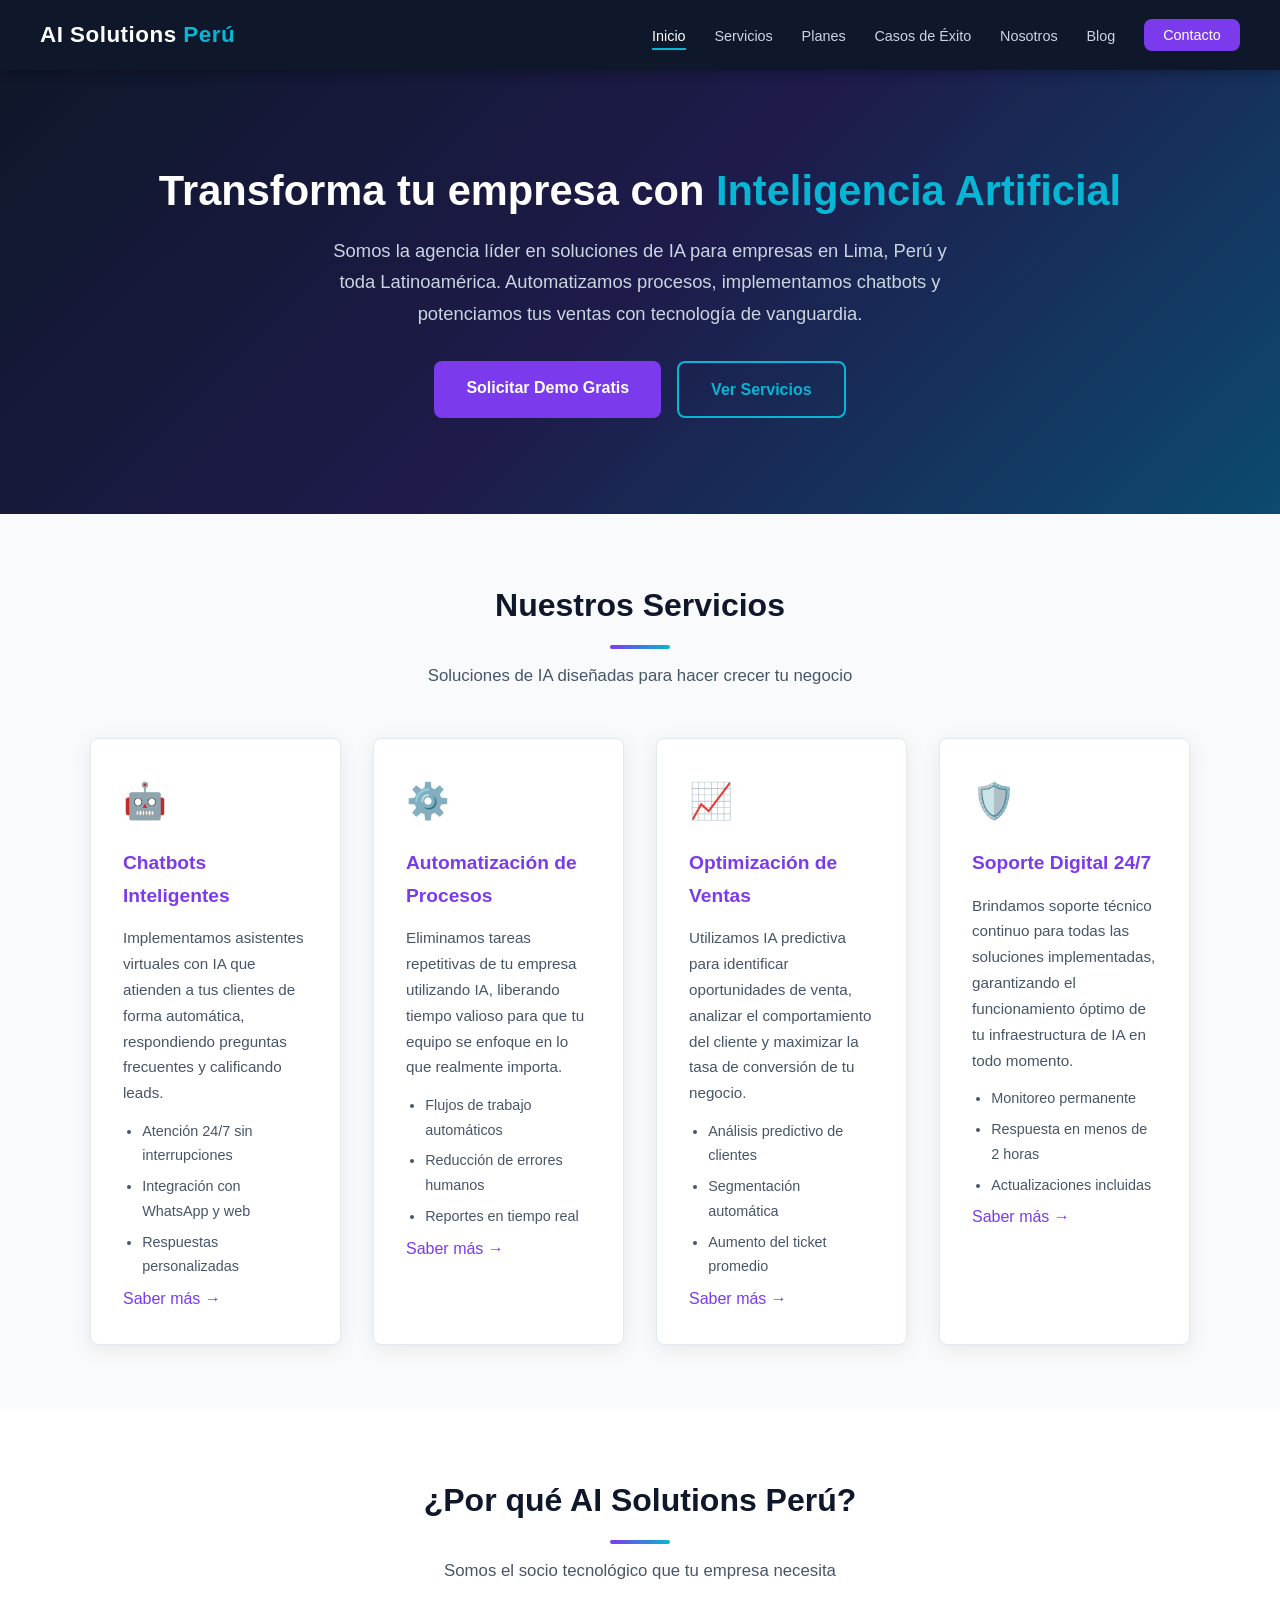
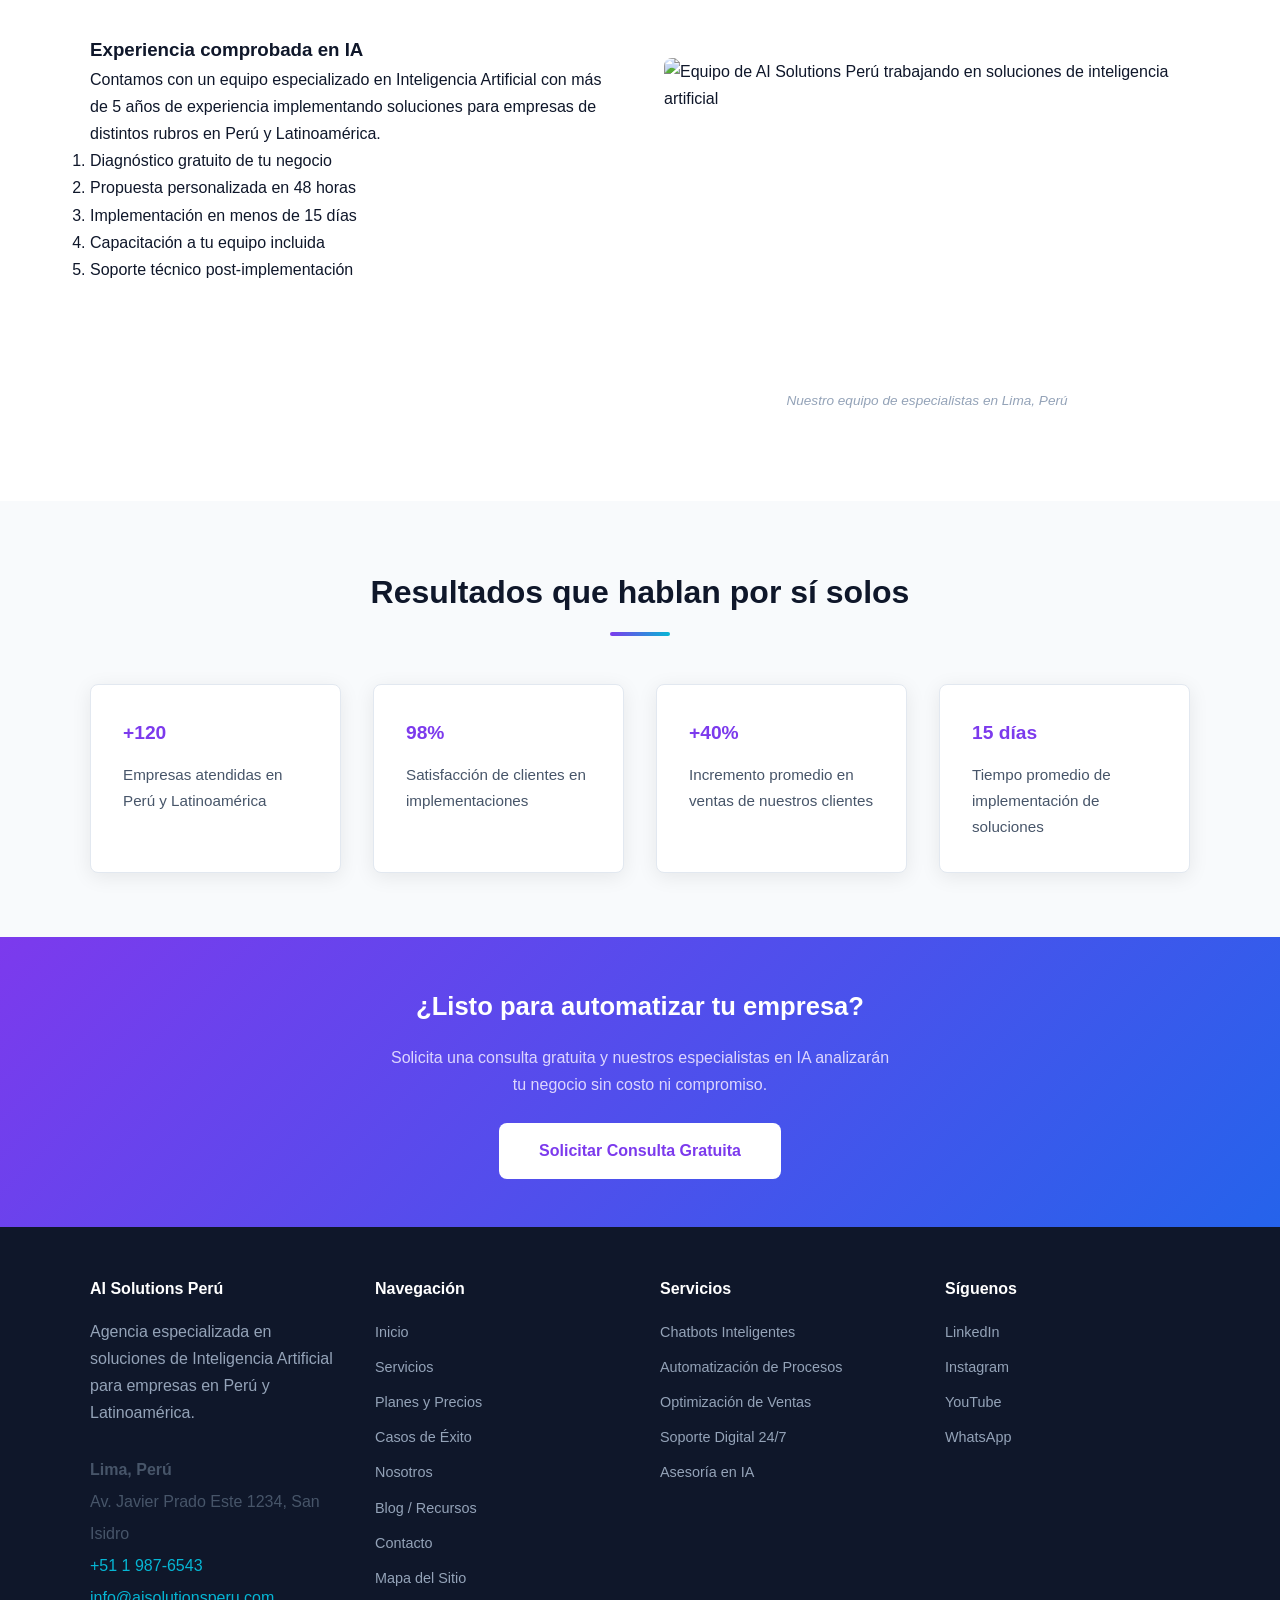
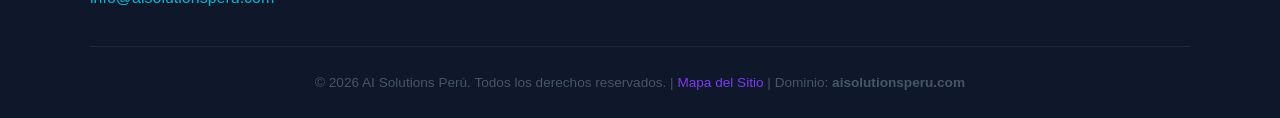
==== index.html @ 63f5bf4a "Add files via upload" ====
<!DOCTYPE html>
<html lang="es">

<head>
    <!-- Metadatos esenciales del documento -->
    <meta charset="UTF-8">
    <meta name="viewport" content="width=device-width, initial-scale=1.0">
    <meta name="description" content="AI Solutions Perú - Soluciones de Inteligencia Artificial para empresas en Lima, Perú y Latinoamérica. Chatbots, automatización y soporte 24/7.">
    <meta name="keywords" content="inteligencia artificial, automatización, chatbots, empresas, Lima, Perú, Latinoamérica">
    <meta name="author" content="AI Solutions Perú">
    <!-- Título de la página (aparece en la pestaña del navegador) -->
    <title>AI Solutions Perú | Soluciones de Inteligencia Artificial</title>
    <!-- Hoja de estilos externa (sin CSS interno) -->
    <link rel="stylesheet" href="css/styles.css">
</head>

<body>

    <!-- ==============================
         ENCABEZADO DEL SITIO (header)
         Contiene: logo + navegación principal
         ============================== -->
    <header>
        <div class="logo-header">
            <h1>AI Solutions <span>Perú</span></h1>
        </div>

        <!-- Navegación principal del sitio -->
        <nav aria-label="Navegación principal">
            <ul>
                <li><a href="index.html" class="activo">Inicio</a></li>
                <li><a href="servicios.html">Servicios</a></li>
                <li><a href="planes.html">Planes</a></li>
                <li><a href="casos.html">Casos de Éxito</a></li>
                <li><a href="nosotros.html">Nosotros</a></li>
                <li><a href="blog.html">Blog</a></li>
                <li><a href="contacto.html" class="btn-nav">Contacto</a></li>
            </ul>
        </nav>
    </header>

    <!-- ==============================
         CONTENIDO PRINCIPAL (main)
         ============================== -->
    <main>

        <!-- SECCIÓN HERO: Presentación principal -->
        <section class="hero" aria-label="Presentación principal">
            <div class="contenedor">
                <h2>Transforma tu empresa con <span>Inteligencia Artificial</span></h2>
                <p>
                    Somos la agencia líder en soluciones de IA para empresas en Lima, Perú
                    y toda Latinoamérica. Automatizamos procesos, implementamos chatbots
                    y potenciamos tus ventas con tecnología de vanguardia.
                </p>
                <div class="hero-botones">
                    <a href="contacto.html" class="btn-primario">Solicitar Demo Gratis</a>
                    <a href="servicios.html" class="btn-secundario">Ver Servicios</a>
                </div>
            </div>
        </section>

        <!-- SECCIÓN: Servicios principales -->
        <section class="seccion-gris" aria-label="Nuestros servicios">
            <div class="contenedor">
                <div class="titulo-seccion">
                    <h2>Nuestros Servicios</h2>
                    <div class="linea-color"></div>
                    <p>Soluciones de IA diseñadas para hacer crecer tu negocio</p>
                </div>

                <!-- Grid de artículos de servicios -->
                <div class="grid-articulos">

                    <article class="tarjeta" aria-label="Servicio: Chatbots Inteligentes">
                        <div class="icono-servicio" aria-hidden="true">🤖</div>
                        <h3>Chatbots Inteligentes</h3>
                        <p>
                            Implementamos asistentes virtuales con IA que atienden a tus
                            clientes de forma automática, respondiendo preguntas frecuentes
                            y calificando leads.
                        </p>
                        <ul>
                            <li>Atención 24/7 sin interrupciones</li>
                            <li>Integración con WhatsApp y web</li>
                            <li>Respuestas personalizadas</li>
                        </ul>
                        <a href="servicios.html#chatbots">Saber más →</a>
                    </article>

                    <article class="tarjeta" aria-label="Servicio: Automatización de Procesos">
                        <div class="icono-servicio" aria-hidden="true">⚙️</div>
                        <h3>Automatización de Procesos</h3>
                        <p>
                            Eliminamos tareas repetitivas de tu empresa utilizando IA,
                            liberando tiempo valioso para que tu equipo se enfoque en
                            lo que realmente importa.
                        </p>
                        <ul>
                            <li>Flujos de trabajo automáticos</li>
                            <li>Reducción de errores humanos</li>
                            <li>Reportes en tiempo real</li>
                        </ul>
                        <a href="servicios.html#automatizacion">Saber más →</a>
                    </article>

                    <article class="tarjeta" aria-label="Servicio: Optimización de Ventas">
                        <div class="icono-servicio" aria-hidden="true">📈</div>
                        <h3>Optimización de Ventas</h3>
                        <p>
                            Utilizamos IA predictiva para identificar oportunidades de
                            venta, analizar el comportamiento del cliente y maximizar
                            la tasa de conversión de tu negocio.
                        </p>
                        <ul>
                            <li>Análisis predictivo de clientes</li>
                            <li>Segmentación automática</li>
                            <li>Aumento del ticket promedio</li>
                        </ul>
                        <a href="servicios.html#ventas">Saber más →</a>
                    </article>

                    <article class="tarjeta" aria-label="Servicio: Soporte Digital 24/7">
                        <div class="icono-servicio" aria-hidden="true">🛡️</div>
                        <h3>Soporte Digital 24/7</h3>
                        <p>
                            Brindamos soporte técnico continuo para todas las soluciones
                            implementadas, garantizando el funcionamiento óptimo de tu
                            infraestructura de IA en todo momento.
                        </p>
                        <ul>
                            <li>Monitoreo permanente</li>
                            <li>Respuesta en menos de 2 horas</li>
                            <li>Actualizaciones incluidas</li>
                        </ul>
                        <a href="servicios.html#soporte">Saber más →</a>
                    </article>

                </div><!-- fin .grid-articulos -->
            </div>
        </section>

        <!-- SECCIÓN: ¿Por qué elegirnos? -->
        <section aria-label="Por qué elegirnos">
            <div class="contenedor">
                <div class="titulo-seccion">
                    <h2>¿Por qué AI Solutions Perú?</h2>
                    <div class="linea-color"></div>
                    <p>Somos el socio tecnológico que tu empresa necesita</p>
                </div>

                <div class="dos-columnas">
                    <div>
                        <h3>Experiencia comprobada en IA</h3>
                        <p>
                            Contamos con un equipo especializado en Inteligencia Artificial
                            con más de 5 años de experiencia implementando soluciones para
                            empresas de distintos rubros en Perú y Latinoamérica.
                        </p>

                        <!-- Lista ordenada de diferenciadores -->
                        <ol>
                            <li>Diagnóstico gratuito de tu negocio</li>
                            <li>Propuesta personalizada en 48 horas</li>
                            <li>Implementación en menos de 15 días</li>
                            <li>Capacitación a tu equipo incluida</li>
                            <li>Soporte técnico post-implementación</li>
                        </ol>
                    </div>

                    <div>
                        <!-- Figura con imagen representativa -->
                        <figure>
                            <img
                                src="https://placehold.co/520x320/7C3AED/FFFFFF?text=AI+Solutions+Peru"
                                alt="Equipo de AI Solutions Perú trabajando en soluciones de inteligencia artificial"
                                width="520"
                                height="320">
                            <figcaption>Nuestro equipo de especialistas en Lima, Perú</figcaption>
                        </figure>
                    </div>
                </div><!-- fin .dos-columnas -->

            </div>
        </section>

        <!-- SECCIÓN: Estadísticas -->
        <section class="seccion-gris" aria-label="Estadísticas de la empresa">
            <div class="contenedor">
                <div class="titulo-seccion">
                    <h2>Resultados que hablan por sí solos</h2>
                    <div class="linea-color"></div>
                </div>

                <div class="grid-articulos">
                    <article class="tarjeta">
                        <h3>+120</h3>
                        <p>Empresas atendidas en Perú y Latinoamérica</p>
                    </article>
                    <article class="tarjeta">
                        <h3>98%</h3>
                        <p>Satisfacción de clientes en implementaciones</p>
                    </article>
                    <article class="tarjeta">
                        <h3>+40%</h3>
                        <p>Incremento promedio en ventas de nuestros clientes</p>
                    </article>
                    <article class="tarjeta">
                        <h3>15 días</h3>
                        <p>Tiempo promedio de implementación de soluciones</p>
                    </article>
                </div>
            </div>
        </section>

        <!-- ASIDE: Llamada a la acción -->
        <aside aria-label="Llamada a la acción">
            <h3>¿Listo para automatizar tu empresa?</h3>
            <p>
                Solicita una consulta gratuita y nuestros especialistas en IA
                analizarán tu negocio sin costo ni compromiso.
            </p>
            <a href="contacto.html" class="btn-cta">Solicitar Consulta Gratuita</a>
        </aside>

    </main><!-- fin main -->

    <!-- ==============================
         PIE DE PÁGINA (footer)
         ============================== -->
    <footer>
        <div class="footer-grid">

            <!-- Columna 1: Información de la empresa -->
            <div>
                <h4>AI Solutions Perú</h4>
                <p>Agencia especializada en soluciones de Inteligencia Artificial para empresas en Perú y Latinoamérica.</p>
                <br>
                <address>
                    <strong>Lima, Perú</strong><br>
                    Av. Javier Prado Este 1234, San Isidro<br>
                    <a href="tel:+5119876543">+51 1 987-6543</a><br>
                    <a href="mailto:info@aisolutionsperu.com">info@aisolutionsperu.com</a>
                </address>
            </div>

            <!-- Columna 2: Navegación rápida -->
            <div>
                <h4>Navegación</h4>
                <ul>
                    <li><a href="index.html">Inicio</a></li>
                    <li><a href="servicios.html">Servicios</a></li>
                    <li><a href="planes.html">Planes y Precios</a></li>
                    <li><a href="casos.html">Casos de Éxito</a></li>
                    <li><a href="nosotros.html">Nosotros</a></li>
                    <li><a href="blog.html">Blog / Recursos</a></li>
                    <li><a href="contacto.html">Contacto</a></li>
                    <li><a href="sitemap.html">Mapa del Sitio</a></li>
                </ul>
            </div>

            <!-- Columna 3: Servicios -->
            <div>
                <h4>Servicios</h4>
                <ul>
                    <li><a href="servicios.html#chatbots">Chatbots Inteligentes</a></li>
                    <li><a href="servicios.html#automatizacion">Automatización de Procesos</a></li>
                    <li><a href="servicios.html#ventas">Optimización de Ventas</a></li>
                    <li><a href="servicios.html#soporte">Soporte Digital 24/7</a></li>
                    <li><a href="servicios.html#asesoria">Asesoría en IA</a></li>
                </ul>
            </div>

            <!-- Columna 4: Redes sociales y recursos -->
            <div>
                <h4>Síguenos</h4>
                <ul>
                    <!-- Enlace externo a red social -->
                    <li><a href="https://www.linkedin.com" target="_blank" rel="noopener noreferrer">LinkedIn</a></li>
                    <li><a href="https://www.instagram.com" target="_blank" rel="noopener noreferrer">Instagram</a></li>
                    <li><a href="https://www.youtube.com" target="_blank" rel="noopener noreferrer">YouTube</a></li>
                    <li><a href="https://wa.me/51987654321" target="_blank" rel="noopener noreferrer">WhatsApp</a></li>
                </ul>
            </div>

        </div><!-- fin .footer-grid -->

        <!-- Pie de página inferior -->
        <div class="footer-bottom">
            <p>&copy; <time datetime="2026">2026</time> AI Solutions Perú. Todos los derechos reservados.
                | <a href="sitemap.html">Mapa del Sitio</a>
                | Dominio: <strong>aisolutionsperu.com</strong>
            </p>
        </div>
    </footer>

</body>
</html>
---- css/styles.css ----
/* ============================================================
   AI Solutions Perú — Hoja de estilos externa
   Archivo: css/styles.css
   Descripción: Estilos globales para el sitio web de la empresa
   Paleta: Violeta (#7C3AED), Azul (#2563EB), Cian (#06B6D4)
   ============================================================ */

/* ---------- RESET Y VARIABLES ---------- */
* {
    margin: 0;
    padding: 0;
    box-sizing: border-box;
}

:root {
    --color-primario:   #7C3AED;
    --color-secundario: #2563EB;
    --color-acento:     #06B6D4;
    --color-oscuro:     #0F172A;
    --color-gris:       #475569;
    --color-gris-claro: #94A3B8;
    --color-borde:      #E2E8F0;
    --color-fondo:      #F8FAFC;
    --color-blanco:     #FFFFFF;
    --fuente-base:      'Segoe UI', Tahoma, Geneva, Verdana, sans-serif;
    --radio-borde:      8px;
    --sombra:           0 4px 20px rgba(0, 0, 0, 0.08);
}

/* ---------- BASE ---------- */
html {
    scroll-behavior: smooth;
}

body {
    font-family: var(--fuente-base);
    color: var(--color-oscuro);
    background-color: var(--color-blanco);
    line-height: 1.7;
    font-size: 16px;
}

img {
    max-width: 100%;
    height: auto;
    display: block;
}

a {
    color: var(--color-primario);
    text-decoration: none;
    transition: color 0.3s ease;
}

a:hover {
    color: var(--color-acento);
}

ul {
    list-style: none;
}

/* ---------- ENCABEZADO / HEADER ---------- */
header {
    background-color: var(--color-oscuro);
    color: var(--color-blanco);
    padding: 1rem 2.5rem;
    display: flex;
    justify-content: space-between;
    align-items: center;
    position: sticky;
    top: 0;
    z-index: 1000;
    box-shadow: 0 2px 12px rgba(0,0,0,0.3);
}

.logo-header h1 {
    font-size: 1.4rem;
    color: var(--color-blanco);
    letter-spacing: 0.5px;
}

.logo-header h1 span {
    color: var(--color-acento);
}

/* ---------- NAVEGACIÓN ---------- */
nav ul {
    display: flex;
    gap: 1.8rem;
    align-items: center;
}

nav ul li a {
    color: #CBD5E1;
    font-size: 0.9rem;
    font-weight: 500;
    padding: 0.3rem 0;
    border-bottom: 2px solid transparent;
    transition: all 0.3s ease;
}

nav ul li a:hover,
nav ul li a.activo {
    color: var(--color-blanco);
    border-bottom-color: var(--color-acento);
}

nav ul li a.btn-nav {
    background-color: var(--color-primario);
    color: var(--color-blanco);
    padding: 0.5rem 1.2rem;
    border-radius: var(--radio-borde);
    border-bottom: none;
}

nav ul li a.btn-nav:hover {
    background-color: var(--color-acento);
}

/* ---------- MAIN ---------- */
main {
    min-height: 70vh;
}

/* ---------- SECCIONES ---------- */
section {
    padding: 4rem 2.5rem;
}

.contenedor {
    max-width: 1100px;
    margin: 0 auto;
}

/* ---------- HERO ---------- */
.hero {
    background: linear-gradient(135deg, var(--color-oscuro) 0%, #1E1B4B 50%, #0C4A6E 100%);
    color: var(--color-blanco);
    text-align: center;
    padding: 6rem 2.5rem;
}

.hero h2 {
    font-size: 2.6rem;
    margin-bottom: 1.2rem;
    line-height: 1.2;
}

.hero h2 span {
    color: var(--color-acento);
}

.hero p {
    font-size: 1.15rem;
    color: #CBD5E1;
    margin-bottom: 2rem;
    max-width: 640px;
    margin-left: auto;
    margin-right: auto;
}

.hero-botones {
    display: flex;
    gap: 1rem;
    justify-content: center;
    flex-wrap: wrap;
}

/* ---------- BOTONES ---------- */
.btn-primario {
    display: inline-block;
    background-color: var(--color-primario);
    color: var(--color-blanco);
    padding: 0.8rem 2rem;
    border-radius: var(--radio-borde);
    font-weight: 600;
    transition: background-color 0.3s ease, transform 0.2s ease;
}

.btn-primario:hover {
    background-color: #6D28D9;
    color: var(--color-blanco);
    transform: translateY(-2px);
}

.btn-secundario {
    display: inline-block;
    border: 2px solid var(--color-acento);
    color: var(--color-acento);
    padding: 0.8rem 2rem;
    border-radius: var(--radio-borde);
    font-weight: 600;
    transition: all 0.3s ease;
}

.btn-secundario:hover {
    background-color: var(--color-acento);
    color: var(--color-oscuro);
}

/* ---------- TÍTULOS DE SECCIÓN ---------- */
.titulo-seccion {
    text-align: center;
    margin-bottom: 3rem;
}

.titulo-seccion h2 {
    font-size: 2rem;
    color: var(--color-oscuro);
    margin-bottom: 0.5rem;
}

.titulo-seccion p {
    color: var(--color-gris);
    font-size: 1.05rem;
    max-width: 600px;
    margin: 0 auto;
}

.linea-color {
    width: 60px;
    height: 4px;
    background: linear-gradient(90deg, var(--color-primario), var(--color-acento));
    margin: 0.8rem auto;
    border-radius: 2px;
}

/* ---------- GRID DE ARTÍCULOS ---------- */
.grid-articulos {
    display: grid;
    grid-template-columns: repeat(auto-fit, minmax(240px, 1fr));
    gap: 2rem;
}

/* ---------- ARTICLE / TARJETA ---------- */
article.tarjeta {
    background-color: var(--color-blanco);
    border: 1px solid var(--color-borde);
    border-radius: var(--radio-borde);
    padding: 2rem;
    box-shadow: var(--sombra);
    transition: transform 0.3s ease, box-shadow 0.3s ease;
}

article.tarjeta:hover {
    transform: translateY(-4px);
    box-shadow: 0 8px 30px rgba(124, 58, 237, 0.12);
}

article.tarjeta h3 {
    color: var(--color-primario);
    font-size: 1.2rem;
    margin-bottom: 0.8rem;
}

article.tarjeta p {
    color: var(--color-gris);
    font-size: 0.95rem;
}

article.tarjeta ul {
    list-style: disc;
    padding-left: 1.2rem;
    color: var(--color-gris);
    font-size: 0.9rem;
    margin-top: 0.8rem;
}

article.tarjeta ul li {
    margin-bottom: 0.4rem;
}

.icono-servicio {
    font-size: 2.2rem;
    margin-bottom: 1rem;
}

/* ---------- SECTION FONDO GRIS ---------- */
.seccion-gris {
    background-color: var(--color-fondo);
}

/* ---------- ASIDE ---------- */
aside {
    background: linear-gradient(135deg, var(--color-primario), var(--color-secundario));
    color: var(--color-blanco);
    padding: 3rem 2.5rem;
    text-align: center;
}

aside h3 {
    font-size: 1.6rem;
    margin-bottom: 1rem;
}

aside p {
    margin-bottom: 1.5rem;
    color: #DDD6FE;
    max-width: 500px;
    margin-left: auto;
    margin-right: auto;
}

aside .btn-cta {
    display: inline-block;
    background-color: var(--color-blanco);
    color: var(--color-primario);
    padding: 0.9rem 2.5rem;
    border-radius: var(--radio-borde);
    font-weight: 700;
    font-size: 1rem;
    transition: transform 0.3s ease;
}

aside .btn-cta:hover {
    transform: scale(1.05);
    color: var(--color-primario);
}

/* ---------- TABLA DE PLANES ---------- */
.tabla-contenedor {
    overflow-x: auto;
}

table {
    width: 100%;
    border-collapse: collapse;
    margin-top: 1rem;
    font-size: 0.95rem;
}

table caption {
    font-size: 1rem;
    font-weight: 600;
    color: var(--color-gris);
    margin-bottom: 1rem;
    text-align: left;
}

thead {
    background: linear-gradient(135deg, var(--color-primario), var(--color-secundario));
    color: var(--color-blanco);
}

thead th {
    padding: 1rem 1.5rem;
    text-align: center;
    font-size: 1rem;
}

thead th:first-child {
    text-align: left;
}

tbody tr {
    border-bottom: 1px solid var(--color-borde);
    transition: background-color 0.2s;
}

tbody tr:hover {
    background-color: #EDE9FE;
}

tbody td {
    padding: 0.9rem 1.5rem;
    color: var(--color-gris);
    text-align: center;
}

tbody td:first-child {
    text-align: left;
    color: var(--color-oscuro);
    font-weight: 500;
}

tfoot {
    background-color: var(--color-fondo);
}

tfoot td {
    padding: 0.8rem 1.5rem;
    font-size: 0.85rem;
    color: var(--color-gris-claro);
}

.check { color: #10B981; font-weight: bold; }
.cruz  { color: #EF4444; font-weight: bold; }
.plan-destacado { background-color: #EDE9FE; }

/* ---------- FORMULARIO ---------- */
form {
    background-color: var(--color-blanco);
    border: 1px solid var(--color-borde);
    border-radius: var(--radio-borde);
    padding: 2.5rem;
    box-shadow: var(--sombra);
}

fieldset {
    border: 1px solid var(--color-borde);
    border-radius: var(--radio-borde);
    padding: 1.5rem;
    margin-bottom: 1.5rem;
}

legend {
    color: var(--color-primario);
    font-weight: 600;
    padding: 0 0.5rem;
    font-size: 1rem;
}

.grupo-campo {
    margin-bottom: 1.2rem;
}

label {
    display: block;
    font-size: 0.9rem;
    font-weight: 600;
    color: var(--color-oscuro);
    margin-bottom: 0.4rem;
}

input[type="text"],
input[type="email"],
input[type="tel"],
input[type="number"],
select,
textarea {
    width: 100%;
    padding: 0.75rem 1rem;
    border: 1px solid var(--color-borde);
    border-radius: 6px;
    font-size: 0.95rem;
    font-family: var(--fuente-base);
    color: var(--color-oscuro);
    background-color: var(--color-fondo);
    transition: border-color 0.3s ease, box-shadow 0.3s ease;
}

input:focus,
select:focus,
textarea:focus {
    outline: none;
    border-color: var(--color-primario);
    box-shadow: 0 0 0 3px rgba(124, 58, 237, 0.15);
}

textarea {
    resize: vertical;
    min-height: 130px;
}

button[type="submit"] {
    background-color: var(--color-primario);
    color: var(--color-blanco);
    border: none;
    padding: 0.9rem 2.5rem;
    border-radius: var(--radio-borde);
    font-size: 1rem;
    font-weight: 600;
    cursor: pointer;
    transition: background-color 0.3s ease, transform 0.2s ease;
    width: 100%;
}

button[type="submit"]:hover {
    background-color: #6D28D9;
    transform: translateY(-2px);
}

/* ---------- BLOCKQUOTE / TESTIMONIO ---------- */
blockquote {
    border-left: 4px solid var(--color-primario);
    padding: 1.2rem 1.5rem;
    background-color: var(--color-fondo);
    border-radius: 0 var(--radio-borde) var(--radio-borde) 0;
    margin: 1.5rem 0;
    font-style: italic;
    color: var(--color-gris);
}

blockquote cite {
    display: block;
    margin-top: 0.8rem;
    font-style: normal;
    font-weight: 600;
    color: var(--color-primario);
    font-size: 0.9rem;
}

/* ---------- FIGURE ---------- */
figure {
    margin: 1.5rem 0;
}

figure img {
    border-radius: var(--radio-borde);
    width: 100%;
}

figcaption {
    text-align: center;
    font-size: 0.85rem;
    color: var(--color-gris-claro);
    margin-top: 0.5rem;
    font-style: italic;
}

/* ---------- ADDRESS ---------- */
address {
    font-style: normal;
    color: var(--color-gris);
    line-height: 2;
}

address a {
    color: var(--color-acento);
}

/* ---------- LISTA DE DEFINICIÓN ---------- */
dl {
    margin: 1rem 0;
}

dt {
    font-weight: 700;
    color: var(--color-primario);
    margin-top: 1rem;
}

dd {
    padding-left: 1.5rem;
    color: var(--color-gris);
}

/* ---------- MAPA DE SITIO ---------- */
.mapa-sitio ul {
    list-style: disc;
    padding-left: 1.5rem;
    color: var(--color-gris);
    line-height: 2.2;
}

.mapa-sitio > ul > li {
    font-weight: 700;
    color: var(--color-primario);
    font-size: 1.05rem;
}

.mapa-sitio > ul > li > ul {
    font-weight: 400;
    color: var(--color-gris);
    font-size: 0.95rem;
}

/* ---------- FOOTER ---------- */
footer {
    background-color: var(--color-oscuro);
    color: #94A3B8;
    padding: 3rem 2.5rem 1.5rem;
}

.footer-grid {
    display: grid;
    grid-template-columns: repeat(auto-fit, minmax(200px, 1fr));
    gap: 2.5rem;
    max-width: 1100px;
    margin: 0 auto;
    padding-bottom: 2rem;
    border-bottom: 1px solid #1E293B;
}

footer h4 {
    color: var(--color-blanco);
    margin-bottom: 1rem;
    font-size: 1rem;
}

footer ul {
    list-style: none;
}

footer ul li {
    margin-bottom: 0.5rem;
}

footer ul li a {
    color: #94A3B8;
    font-size: 0.9rem;
    transition: color 0.3s;
}

footer ul li a:hover {
    color: var(--color-acento);
}

.footer-bottom {
    text-align: center;
    padding-top: 1.5rem;
    font-size: 0.85rem;
    color: #475569;
    max-width: 1100px;
    margin: 0 auto;
}

/* ---------- PÁGINA INTERNA HEADER ---------- */
.banner-pagina {
    background: linear-gradient(135deg, var(--color-oscuro), #1E1B4B);
    color: var(--color-blanco);
    padding: 3.5rem 2.5rem;
    text-align: center;
}

.banner-pagina h2 {
    font-size: 2rem;
    margin-bottom: 0.5rem;
}

.banner-pagina p {
    color: #CBD5E1;
}

/* ---------- COLUMNAS ---------- */
.dos-columnas {
    display: grid;
    grid-template-columns: 1fr 1fr;
    gap: 3rem;
    align-items: start;
}

@media (max-width: 768px) {
    .dos-columnas { grid-template-columns: 1fr; }
    header { flex-direction: column; gap: 1rem; }
    nav ul { flex-wrap: wrap; gap: 0.8rem; justify-content: center; }
    .hero h2 { font-size: 1.8rem; }
}

/* ---------- CLASES UTILITARIAS ---------- */
.mt-1   { margin-top: 1rem; }
.mb-2   { margin-bottom: 2rem; }
.mb-25  { margin-bottom: 2.5rem; }
.texto-gris   { color: var(--color-gris); }
.texto-oscuro { color: var(--color-oscuro); }
.texto-centro { text-align: center; }

.btn-inline {
    display: inline-block;
    margin-top: 1rem;
}

/* Listas internas con viñetas */
.lista-viñeta {
    list-style: disc;
    padding-left: 1.5rem;
    color: var(--color-gris);
    margin-top: 0.5rem;
}

.lista-viñeta li { margin-bottom: 0.3rem; }

.lista-numerada {
    padding-left: 1.5rem;
    color: var(--color-gris);
    margin-top: 0.5rem;
}

.lista-numerada li { margin-bottom: 0.3rem; }

/* Lista de valores (dos columnas) */
.lista-valores {
    list-style: disc;
    padding-left: 2rem;
    color: var(--color-gris);
    columns: 2;
    gap: 2rem;
}

/* Sidebar blog */
.tarjeta-sidebar { margin-bottom: 2rem; }
.tarjeta-sidebar p { color: var(--color-gris); font-size: 0.9rem; margin-bottom: 1rem; }
.tarjeta-sidebar ul { list-style: disc; padding-left: 1.2rem; color: var(--color-gris); line-height: 2.2; }
.tarjeta-sidebar ol { padding-left: 1.2rem; color: var(--color-gris); line-height: 2; }

/* Botón suscripción */
.btn-suscribir {
    width: 100%;
    padding: 0.7rem;
    background-color: var(--color-primario);
    color: var(--color-blanco);
    border: none;
    border-radius: var(--radio-borde);
    cursor: pointer;
    font-weight: 600;
    font-size: 0.95rem;
    transition: background-color 0.3s;
}
.btn-suscribir:hover { background-color: #6D28D9; }

/* Figura centrada */
.figura-centrada {
    max-width: 700px;
    margin: 0 auto;
}
.figura-media {
    max-width: 600px;
    margin: 0 auto;
}

/* Párrafo de descripción debajo de h2 */
.parrafo-descripcion {
    color: var(--color-gris);
    margin-bottom: 1.5rem;
}

/* Tabla inline */
.tabla-horarios { margin-top: 0.5rem; }

/* iframe mapa */
.iframe-mapa {
    border: 0;
    border-radius: var(--radio-borde);
}

/* CTA centrado */
.cta-centrado {
    text-align: center;
    margin-top: 2.5rem;
}

/* Subtítulo de card */
.subtitulo-tarjeta {
    color: var(--color-gris);
    font-size: 0.95rem;
    margin-bottom: 0.5rem;
}

/* Sección valores */
.titulo-valores {
    text-align: center;
    margin-bottom: 1.5rem;
    color: var(--color-oscuro);
}

/* Bloque de valores */
.bloque-valores { margin-top: 2.5rem; }
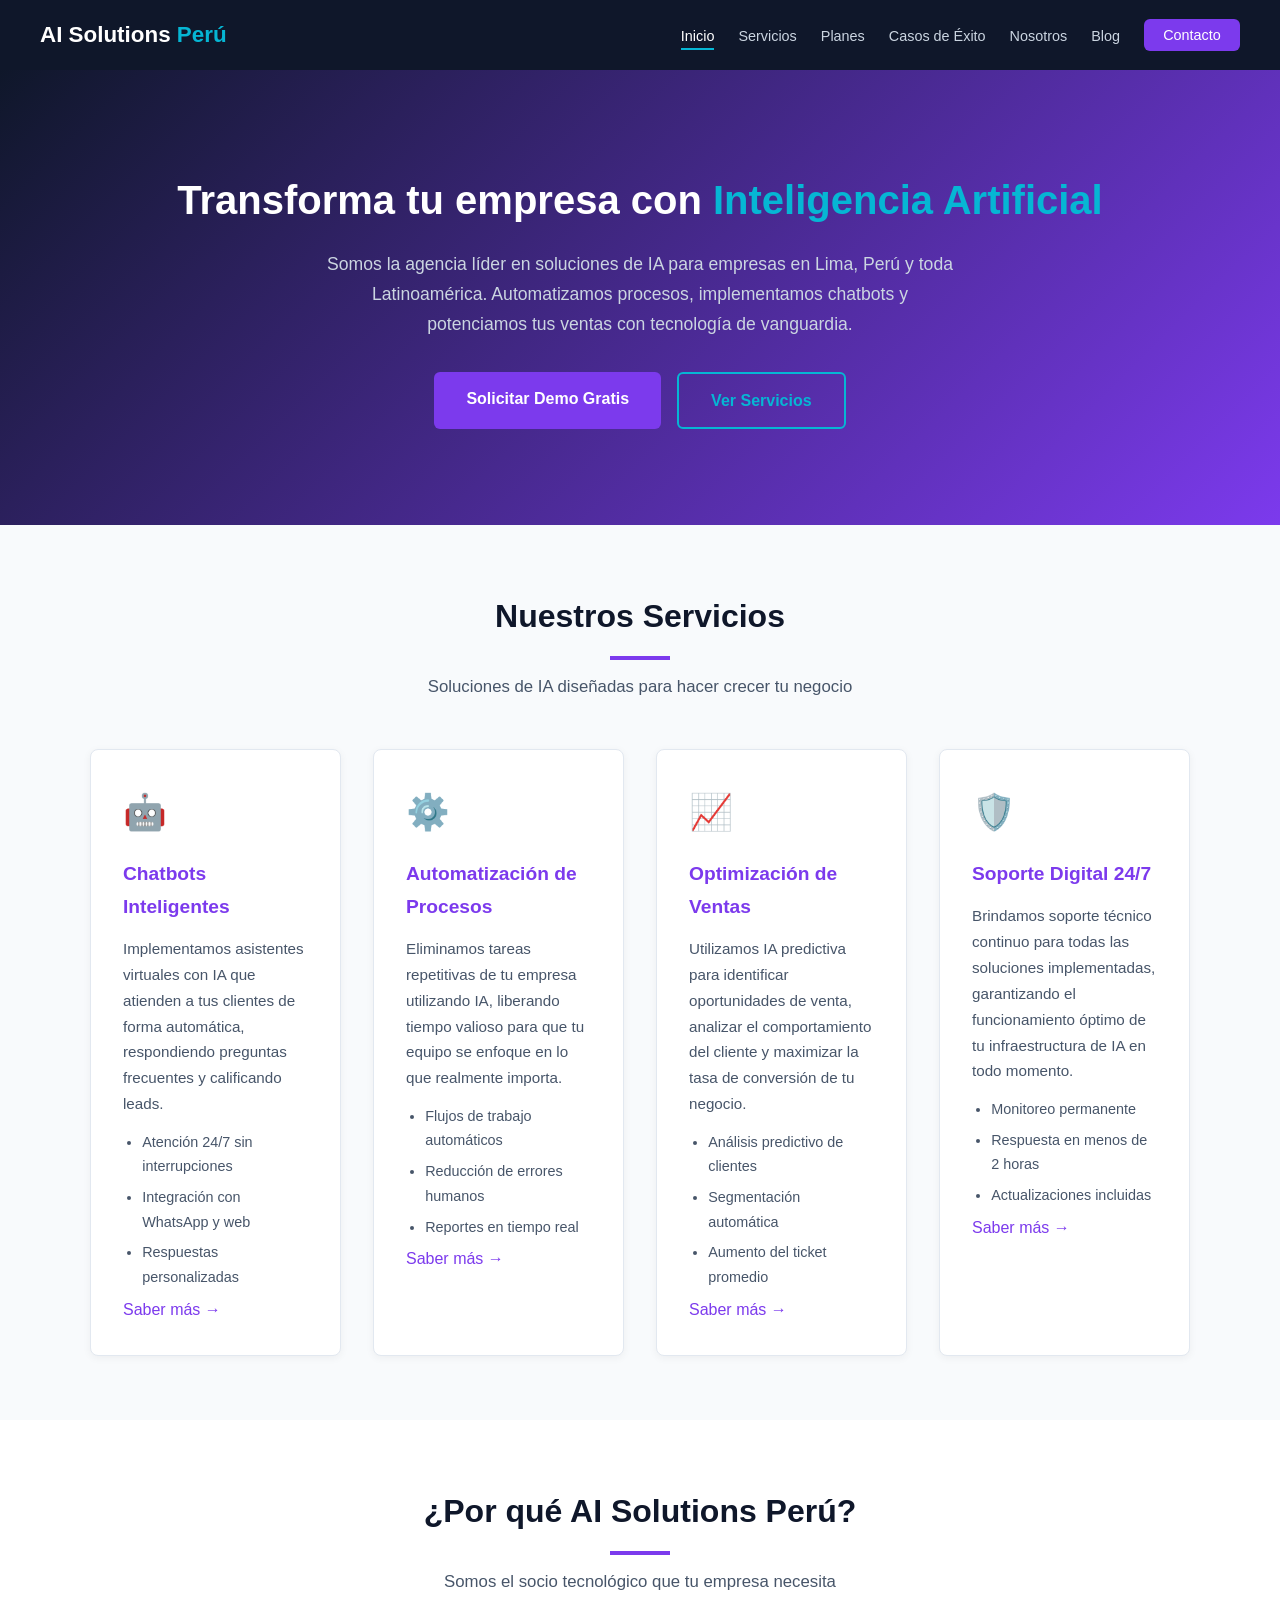
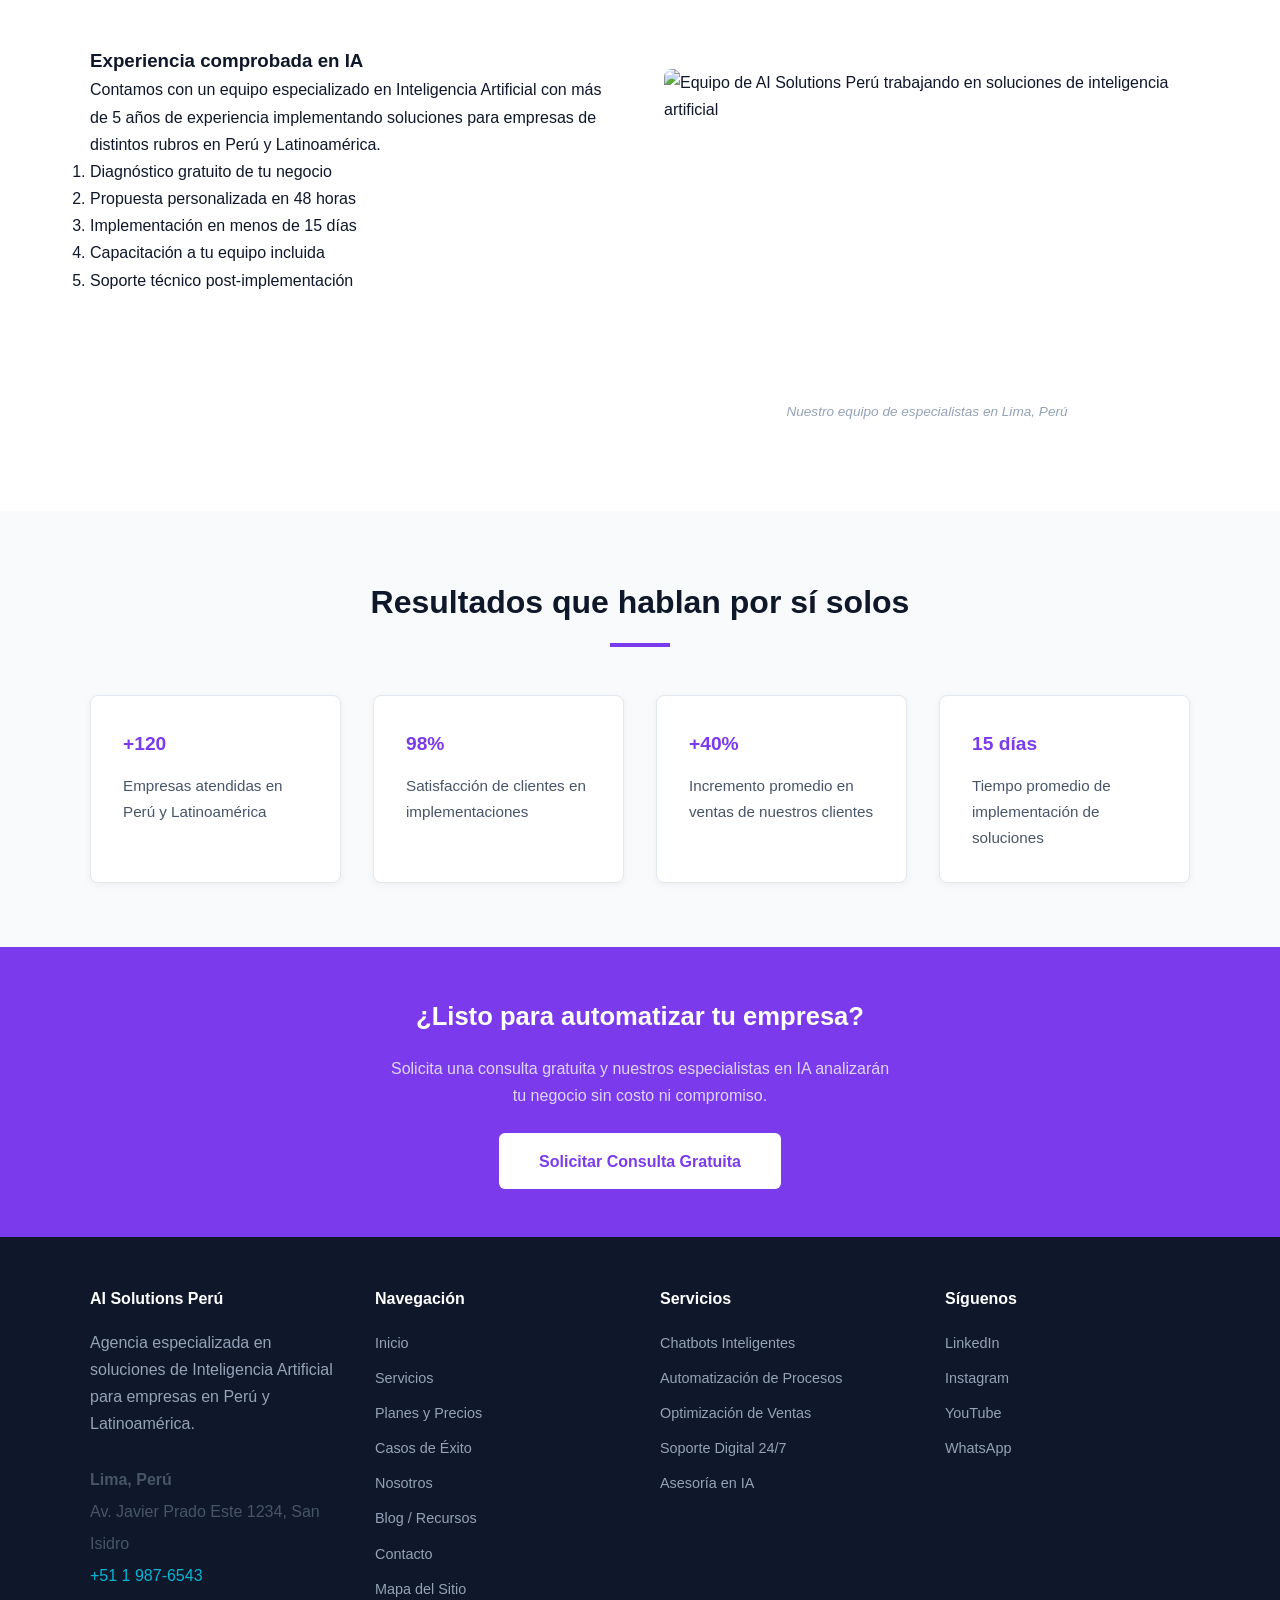
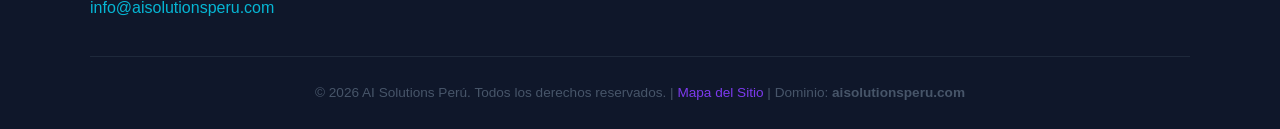
==== commit 6f6dd46c: "Add files via upload" ====
--- a/index.html
+++ b/index.html
@@ -2,31 +2,23 @@
 <html lang="es">
 
 <head>
-    <!-- Metadatos esenciales del documento -->
     <meta charset="UTF-8">
     <meta name="viewport" content="width=device-width, initial-scale=1.0">
     <meta name="description" content="AI Solutions Perú - Soluciones de Inteligencia Artificial para empresas en Lima, Perú y Latinoamérica. Chatbots, automatización y soporte 24/7.">
     <meta name="keywords" content="inteligencia artificial, automatización, chatbots, empresas, Lima, Perú, Latinoamérica">
     <meta name="author" content="AI Solutions Perú">
-    <!-- Título de la página (aparece en la pestaña del navegador) -->
     <title>AI Solutions Perú | Soluciones de Inteligencia Artificial</title>
-    <!-- Hoja de estilos externa (sin CSS interno) -->
     <link rel="stylesheet" href="css/styles.css">
 </head>
 
 <body>
 
-    <!-- ==============================
-         ENCABEZADO DEL SITIO (header)
-         Contiene: logo + navegación principal
-         ============================== -->
     <header>
         <div class="logo-header">
             <h1>AI Solutions <span>Perú</span></h1>
         </div>
 
-        <!-- Navegación principal del sitio -->
-        <nav aria-label="Navegación principal">
+        <nav aria-label="Navegacion principal">
             <ul>
                 <li><a href="index.html" class="activo">Inicio</a></li>
                 <li><a href="servicios.html">Servicios</a></li>
@@ -39,13 +31,10 @@
         </nav>
     </header>
 
-    <!-- ==============================
-         CONTENIDO PRINCIPAL (main)
-         ============================== -->
     <main>
 
-        <!-- SECCIÓN HERO: Presentación principal -->
-        <section class="hero" aria-label="Presentación principal">
+        <!-- Seccion Hero -->
+        <section class="hero">
             <div class="contenedor">
                 <h2>Transforma tu empresa con <span>Inteligencia Artificial</span></h2>
                 <p>
@@ -60,8 +49,8 @@
             </div>
         </section>
 
-        <!-- SECCIÓN: Servicios principales -->
-        <section class="seccion-gris" aria-label="Nuestros servicios">
+        <!-- Seccion: Servicios principales -->
+        <section class="seccion-gris">
             <div class="contenedor">
                 <div class="titulo-seccion">
                     <h2>Nuestros Servicios</h2>
@@ -69,11 +58,10 @@
                     <p>Soluciones de IA diseñadas para hacer crecer tu negocio</p>
                 </div>
 
-                <!-- Grid de artículos de servicios -->
                 <div class="grid-articulos">
 
-                    <article class="tarjeta" aria-label="Servicio: Chatbots Inteligentes">
-                        <div class="icono-servicio" aria-hidden="true">🤖</div>
+                    <article class="tarjeta">
+                        <div class="icono-servicio">🤖</div>
                         <h3>Chatbots Inteligentes</h3>
                         <p>
                             Implementamos asistentes virtuales con IA que atienden a tus
@@ -88,8 +76,8 @@
                         <a href="servicios.html#chatbots">Saber más →</a>
                     </article>
 
-                    <article class="tarjeta" aria-label="Servicio: Automatización de Procesos">
-                        <div class="icono-servicio" aria-hidden="true">⚙️</div>
+                    <article class="tarjeta">
+                        <div class="icono-servicio">⚙️</div>
                         <h3>Automatización de Procesos</h3>
                         <p>
                             Eliminamos tareas repetitivas de tu empresa utilizando IA,
@@ -104,8 +92,8 @@
                         <a href="servicios.html#automatizacion">Saber más →</a>
                     </article>
 
-                    <article class="tarjeta" aria-label="Servicio: Optimización de Ventas">
-                        <div class="icono-servicio" aria-hidden="true">📈</div>
+                    <article class="tarjeta">
+                        <div class="icono-servicio">📈</div>
                         <h3>Optimización de Ventas</h3>
                         <p>
                             Utilizamos IA predictiva para identificar oportunidades de
@@ -120,8 +108,8 @@
                         <a href="servicios.html#ventas">Saber más →</a>
                     </article>
 
-                    <article class="tarjeta" aria-label="Servicio: Soporte Digital 24/7">
-                        <div class="icono-servicio" aria-hidden="true">🛡️</div>
+                    <article class="tarjeta">
+                        <div class="icono-servicio">🛡️</div>
                         <h3>Soporte Digital 24/7</h3>
                         <p>
                             Brindamos soporte técnico continuo para todas las soluciones
@@ -136,12 +124,11 @@
                         <a href="servicios.html#soporte">Saber más →</a>
                     </article>
 
-                </div><!-- fin .grid-articulos -->
-            </div>
-        </section>
-
-        <!-- SECCIÓN: ¿Por qué elegirnos? -->
-        <section aria-label="Por qué elegirnos">
+                </div>            </div>
+        </section>
+
+        <!-- Seccion: ¿Por qué elegirnos? -->
+        <section>
             <div class="contenedor">
                 <div class="titulo-seccion">
                     <h2>¿Por qué AI Solutions Perú?</h2>
@@ -158,7 +145,6 @@
                             empresas de distintos rubros en Perú y Latinoamérica.
                         </p>
 
-                        <!-- Lista ordenada de diferenciadores -->
                         <ol>
                             <li>Diagnóstico gratuito de tu negocio</li>
                             <li>Propuesta personalizada en 48 horas</li>
@@ -169,7 +155,6 @@
                     </div>
 
                     <div>
-                        <!-- Figura con imagen representativa -->
                         <figure>
                             <img
                                 src="https://placehold.co/520x320/7C3AED/FFFFFF?text=AI+Solutions+Peru"
@@ -179,13 +164,12 @@
                             <figcaption>Nuestro equipo de especialistas en Lima, Perú</figcaption>
                         </figure>
                     </div>
-                </div><!-- fin .dos-columnas -->
-
-            </div>
-        </section>
-
-        <!-- SECCIÓN: Estadísticas -->
-        <section class="seccion-gris" aria-label="Estadísticas de la empresa">
+                </div>
+            </div>
+        </section>
+
+        <!-- Seccion: Estadísticas -->
+        <section class="seccion-gris">
             <div class="contenedor">
                 <div class="titulo-seccion">
                     <h2>Resultados que hablan por sí solos</h2>
@@ -213,8 +197,8 @@
             </div>
         </section>
 
-        <!-- ASIDE: Llamada a la acción -->
-        <aside aria-label="Llamada a la acción">
+        <!-- Aside CTA -->
+        <aside>
             <h3>¿Listo para automatizar tu empresa?</h3>
             <p>
                 Solicita una consulta gratuita y nuestros especialistas en IA
@@ -223,15 +207,10 @@
             <a href="contacto.html" class="btn-cta">Solicitar Consulta Gratuita</a>
         </aside>
 
-    </main><!-- fin main -->
-
-    <!-- ==============================
-         PIE DE PÁGINA (footer)
-         ============================== -->
+    </main>
     <footer>
         <div class="footer-grid">
 
-            <!-- Columna 1: Información de la empresa -->
             <div>
                 <h4>AI Solutions Perú</h4>
                 <p>Agencia especializada en soluciones de Inteligencia Artificial para empresas en Perú y Latinoamérica.</p>
@@ -244,7 +223,6 @@
                 </address>
             </div>
 
-            <!-- Columna 2: Navegación rápida -->
             <div>
                 <h4>Navegación</h4>
                 <ul>
@@ -259,7 +237,6 @@
                 </ul>
             </div>
 
-            <!-- Columna 3: Servicios -->
             <div>
                 <h4>Servicios</h4>
                 <ul>
@@ -271,23 +248,20 @@
                 </ul>
             </div>
 
-            <!-- Columna 4: Redes sociales y recursos -->
             <div>
                 <h4>Síguenos</h4>
                 <ul>
-                    <!-- Enlace externo a red social -->
-                    <li><a href="https://www.linkedin.com" target="_blank" rel="noopener noreferrer">LinkedIn</a></li>
-                    <li><a href="https://www.instagram.com" target="_blank" rel="noopener noreferrer">Instagram</a></li>
-                    <li><a href="https://www.youtube.com" target="_blank" rel="noopener noreferrer">YouTube</a></li>
-                    <li><a href="https://wa.me/51987654321" target="_blank" rel="noopener noreferrer">WhatsApp</a></li>
+                    <li><a href="https://www.linkedin.com" target="_blank">LinkedIn</a></li>
+                    <li><a href="https://www.instagram.com" target="_blank">Instagram</a></li>
+                    <li><a href="https://www.youtube.com" target="_blank">YouTube</a></li>
+                    <li><a href="https://wa.me/51987654321" target="_blank">WhatsApp</a></li>
                 </ul>
             </div>
 
-        </div><!-- fin .footer-grid -->
-
-        <!-- Pie de página inferior -->
+        </div>
+        <!-- Pie del footer -->
         <div class="footer-bottom">
-            <p>&copy; <time datetime="2026">2026</time> AI Solutions Perú. Todos los derechos reservados.
+            <p>&copy; 2026 AI Solutions Perú. Todos los derechos reservados.
                 | <a href="sitemap.html">Mapa del Sitio</a>
                 | Dominio: <strong>aisolutionsperu.com</strong>
             </p>
--- a/css/styles.css
+++ b/css/styles.css
@@ -1,41 +1,17 @@
-/* ============================================================
-   AI Solutions Perú — Hoja de estilos externa
-   Archivo: css/styles.css
-   Descripción: Estilos globales para el sitio web de la empresa
-   Paleta: Violeta (#7C3AED), Azul (#2563EB), Cian (#06B6D4)
-   ============================================================ */
-
-/* ---------- RESET Y VARIABLES ---------- */
+/* AI Solutions Peru - hoja de estilos */
+/* Carlos Eduardo - Desarrollo Web - Ciclo 1 */
+
+/* ---------- Reset basico ---------- */
 * {
     margin: 0;
     padding: 0;
     box-sizing: border-box;
 }
 
-:root {
-    --color-primario:   #7C3AED;
-    --color-secundario: #2563EB;
-    --color-acento:     #06B6D4;
-    --color-oscuro:     #0F172A;
-    --color-gris:       #475569;
-    --color-gris-claro: #94A3B8;
-    --color-borde:      #E2E8F0;
-    --color-fondo:      #F8FAFC;
-    --color-blanco:     #FFFFFF;
-    --fuente-base:      'Segoe UI', Tahoma, Geneva, Verdana, sans-serif;
-    --radio-borde:      8px;
-    --sombra:           0 4px 20px rgba(0, 0, 0, 0.08);
-}
-
-/* ---------- BASE ---------- */
-html {
-    scroll-behavior: smooth;
-}
-
 body {
-    font-family: var(--fuente-base);
-    color: var(--color-oscuro);
-    background-color: var(--color-blanco);
+    font-family: 'Segoe UI', Tahoma, Geneva, Verdana, sans-serif;
+    color: #0F172A;
+    background-color: #FFFFFF;
     line-height: 1.7;
     font-size: 16px;
 }
@@ -47,83 +23,74 @@
 }
 
 a {
-    color: var(--color-primario);
+    color: #7C3AED;
     text-decoration: none;
-    transition: color 0.3s ease;
 }
 
 a:hover {
-    color: var(--color-acento);
+    color: #06B6D4;
 }
 
 ul {
     list-style: none;
 }
 
-/* ---------- ENCABEZADO / HEADER ---------- */
+/* ---------- Header ---------- */
 header {
-    background-color: var(--color-oscuro);
-    color: var(--color-blanco);
+    background-color: #0F172A;
+    color: #FFFFFF;
     padding: 1rem 2.5rem;
     display: flex;
     justify-content: space-between;
     align-items: center;
-    position: sticky;
-    top: 0;
-    z-index: 1000;
-    box-shadow: 0 2px 12px rgba(0,0,0,0.3);
 }
 
 .logo-header h1 {
     font-size: 1.4rem;
-    color: var(--color-blanco);
-    letter-spacing: 0.5px;
+    color: #FFFFFF;
 }
 
 .logo-header h1 span {
-    color: var(--color-acento);
-}
-
-/* ---------- NAVEGACIÓN ---------- */
+    color: #06B6D4;
+}
+
+/* ---------- Navegacion ---------- */
 nav ul {
     display: flex;
-    gap: 1.8rem;
+    gap: 1.5rem;
     align-items: center;
 }
 
 nav ul li a {
     color: #CBD5E1;
     font-size: 0.9rem;
-    font-weight: 500;
     padding: 0.3rem 0;
     border-bottom: 2px solid transparent;
-    transition: all 0.3s ease;
 }
 
 nav ul li a:hover,
 nav ul li a.activo {
-    color: var(--color-blanco);
-    border-bottom-color: var(--color-acento);
+    color: #FFFFFF;
+    border-bottom: 2px solid #06B6D4;
 }
 
 nav ul li a.btn-nav {
-    background-color: var(--color-primario);
-    color: var(--color-blanco);
+    background-color: #7C3AED;
+    color: #FFFFFF;
     padding: 0.5rem 1.2rem;
-    border-radius: var(--radio-borde);
+    border-radius: 6px;
     border-bottom: none;
 }
 
 nav ul li a.btn-nav:hover {
-    background-color: var(--color-acento);
-}
-
-/* ---------- MAIN ---------- */
+    background-color: #06B6D4;
+}
+
+/* ---------- Main ---------- */
 main {
     min-height: 70vh;
 }
 
-/* ---------- SECCIONES ---------- */
 section {
     padding: 4rem 2.5rem;
 }
@@ -133,26 +100,25 @@
     margin: 0 auto;
 }
 
-/* ---------- HERO ---------- */
+/* ---------- Hero (portada) ---------- */
 .hero {
-    background: linear-gradient(135deg, var(--color-oscuro) 0%, #1E1B4B 50%, #0C4A6E 100%);
-    color: var(--color-blanco);
+    background: linear-gradient(135deg, #0F172A, #7C3AED);
+    color: #FFFFFF;
     text-align: center;
     padding: 6rem 2.5rem;
 }
 
 .hero h2 {
-    font-size: 2.6rem;
-    margin-bottom: 1.2rem;
-    line-height: 1.2;
+    font-size: 2.5rem;
+    margin-bottom: 1rem;
 }
 
 .hero h2 span {
-    color: var(--color-acento);
+    color: #06B6D4;
 }
 
 .hero p {
-    font-size: 1.15rem;
+    font-size: 1.1rem;
     color: #CBD5E1;
     margin-bottom: 2rem;
     max-width: 640px;
@@ -167,39 +133,36 @@
     flex-wrap: wrap;
 }
 
-/* ---------- BOTONES ---------- */
+/* ---------- Botones ---------- */
 .btn-primario {
     display: inline-block;
-    background-color: var(--color-primario);
-    color: var(--color-blanco);
+    background-color: #7C3AED;
+    color: #FFFFFF;
     padding: 0.8rem 2rem;
-    border-radius: var(--radio-borde);
+    border-radius: 6px;
     font-weight: 600;
-    transition: background-color 0.3s ease, transform 0.2s ease;
 }
 
 .btn-primario:hover {
     background-color: #6D28D9;
-    color: var(--color-blanco);
-    transform: translateY(-2px);
+    color: #FFFFFF;
 }
 
 .btn-secundario {
     display: inline-block;
-    border: 2px solid var(--color-acento);
-    color: var(--color-acento);
+    border: 2px solid #06B6D4;
+    color: #06B6D4;
     padding: 0.8rem 2rem;
-    border-radius: var(--radio-borde);
+    border-radius: 6px;
     font-weight: 600;
-    transition: all 0.3s ease;
 }
 
 .btn-secundario:hover {
-    background-color: var(--color-acento);
-    color: var(--color-oscuro);
-}
-
-/* ---------- TÍTULOS DE SECCIÓN ---------- */
+    background-color: #06B6D4;
+    color: #0F172A;
+}
+
+/* ---------- Titulos de seccion ---------- */
 .titulo-seccion {
     text-align: center;
     margin-bottom: 3rem;
@@ -207,12 +170,12 @@
 
 .titulo-seccion h2 {
     font-size: 2rem;
-    color: var(--color-oscuro);
+    color: #0F172A;
     margin-bottom: 0.5rem;
 }
 
 .titulo-seccion p {
-    color: var(--color-gris);
+    color: #475569;
     font-size: 1.05rem;
     max-width: 600px;
     margin: 0 auto;
@@ -221,48 +184,55 @@
 .linea-color {
     width: 60px;
     height: 4px;
-    background: linear-gradient(90deg, var(--color-primario), var(--color-acento));
+    background-color: #7C3AED;
     margin: 0.8rem auto;
-    border-radius: 2px;
-}
-
-/* ---------- GRID DE ARTÍCULOS ---------- */
+}
+
+/* ---------- Grid de tarjetas (con flexbox) ---------- */
 .grid-articulos {
-    display: grid;
-    grid-template-columns: repeat(auto-fit, minmax(240px, 1fr));
+    display: flex;
+    flex-wrap: wrap;
     gap: 2rem;
-}
-
-/* ---------- ARTICLE / TARJETA ---------- */
+    justify-content: center;
+}
+
+/* ---------- Tarjetas ---------- */
 article.tarjeta {
-    background-color: var(--color-blanco);
-    border: 1px solid var(--color-borde);
-    border-radius: var(--radio-borde);
+    flex: 1 1 240px;
+    max-width: 300px;
+    background-color: #FFFFFF;
+    border: 1px solid #E2E8F0;
+    border-radius: 8px;
     padding: 2rem;
-    box-shadow: var(--sombra);
-    transition: transform 0.3s ease, box-shadow 0.3s ease;
+    box-shadow: 0 2px 8px rgba(0, 0, 0, 0.05);
 }
 
 article.tarjeta:hover {
-    transform: translateY(-4px);
-    box-shadow: 0 8px 30px rgba(124, 58, 237, 0.12);
+    box-shadow: 0 4px 16px rgba(0, 0, 0, 0.1);
+    border-color: #7C3AED;
 }
 
 article.tarjeta h3 {
-    color: var(--color-primario);
+    color: #7C3AED;
     font-size: 1.2rem;
     margin-bottom: 0.8rem;
 }
 
+article.tarjeta h4 {
+    color: #475569;
+    font-size: 0.95rem;
+    margin-bottom: 0.8rem;
+}
+
 article.tarjeta p {
-    color: var(--color-gris);
+    color: #475569;
     font-size: 0.95rem;
 }
 
 article.tarjeta ul {
     list-style: disc;
     padding-left: 1.2rem;
-    color: var(--color-gris);
+    color: #475569;
     font-size: 0.9rem;
     margin-top: 0.8rem;
 }
@@ -276,15 +246,15 @@
     margin-bottom: 1rem;
 }
 
-/* ---------- SECTION FONDO GRIS ---------- */
+/* ---------- Seccion fondo gris ---------- */
 .seccion-gris {
-    background-color: var(--color-fondo);
-}
-
-/* ---------- ASIDE ---------- */
+    background-color: #F8FAFC;
+}
+
+/* ---------- Aside (CTA) ---------- */
 aside {
-    background: linear-gradient(135deg, var(--color-primario), var(--color-secundario));
-    color: var(--color-blanco);
+    background-color: #7C3AED;
+    color: #FFFFFF;
     padding: 3rem 2.5rem;
     text-align: center;
 }
@@ -304,21 +274,19 @@
 
 aside .btn-cta {
     display: inline-block;
-    background-color: var(--color-blanco);
-    color: var(--color-primario);
+    background-color: #FFFFFF;
+    color: #7C3AED;
     padding: 0.9rem 2.5rem;
-    border-radius: var(--radio-borde);
+    border-radius: 6px;
     font-weight: 700;
-    font-size: 1rem;
-    transition: transform 0.3s ease;
 }
 
 aside .btn-cta:hover {
-    transform: scale(1.05);
-    color: var(--color-primario);
-}
-
-/* ---------- TABLA DE PLANES ---------- */
+    background-color: #DDD6FE;
+    color: #7C3AED;
+}
+
+/* ---------- Tablas ---------- */
 .tabla-contenedor {
     overflow-x: auto;
 }
@@ -333,20 +301,19 @@
 table caption {
     font-size: 1rem;
     font-weight: 600;
-    color: var(--color-gris);
+    color: #475569;
     margin-bottom: 1rem;
     text-align: left;
 }
 
 thead {
-    background: linear-gradient(135deg, var(--color-primario), var(--color-secundario));
-    color: var(--color-blanco);
+    background-color: #7C3AED;
+    color: #FFFFFF;
 }
 
 thead th {
     padding: 1rem 1.5rem;
     text-align: center;
-    font-size: 1rem;
 }
 
 thead th:first-child {
@@ -354,8 +321,7 @@
 }
 
 tbody tr {
-    border-bottom: 1px solid var(--color-borde);
-    transition: background-color 0.2s;
+    border-bottom: 1px solid #E2E8F0;
 }
 
 tbody tr:hover {
@@ -364,51 +330,59 @@
 
 tbody td {
     padding: 0.9rem 1.5rem;
-    color: var(--color-gris);
+    color: #475569;
     text-align: center;
 }
 
 tbody td:first-child {
     text-align: left;
-    color: var(--color-oscuro);
+    color: #0F172A;
     font-weight: 500;
 }
 
 tfoot {
-    background-color: var(--color-fondo);
+    background-color: #F8FAFC;
 }
 
 tfoot td {
     padding: 0.8rem 1.5rem;
     font-size: 0.85rem;
-    color: var(--color-gris-claro);
-}
-
-.check { color: #10B981; font-weight: bold; }
-.cruz  { color: #EF4444; font-weight: bold; }
-.plan-destacado { background-color: #EDE9FE; }
-
-/* ---------- FORMULARIO ---------- */
+    color: #94A3B8;
+}
+
+.check {
+    color: #10B981;
+    font-weight: bold;
+}
+
+.cruz {
+    color: #EF4444;
+    font-weight: bold;
+}
+
+.plan-destacado {
+    background-color: #EDE9FE;
+}
+
+/* ---------- Formularios ---------- */
 form {
-    background-color: var(--color-blanco);
-    border: 1px solid var(--color-borde);
-    border-radius: var(--radio-borde);
+    background-color: #FFFFFF;
+    border: 1px solid #E2E8F0;
+    border-radius: 8px;
     padding: 2.5rem;
-    box-shadow: var(--sombra);
 }
 
 fieldset {
-    border: 1px solid var(--color-borde);
-    border-radius: var(--radio-borde);
+    border: 1px solid #E2E8F0;
+    border-radius: 6px;
     padding: 1.5rem;
     margin-bottom: 1.5rem;
 }
 
 legend {
-    color: var(--color-primario);
+    color: #7C3AED;
     font-weight: 600;
     padding: 0 0.5rem;
-    font-size: 1rem;
 }
 
 .grupo-campo {
@@ -419,7 +393,7 @@
     display: block;
     font-size: 0.9rem;
     font-weight: 600;
-    color: var(--color-oscuro);
+    color: #0F172A;
     margin-bottom: 0.4rem;
 }
 
@@ -431,21 +405,18 @@
 textarea {
     width: 100%;
     padding: 0.75rem 1rem;
-    border: 1px solid var(--color-borde);
+    border: 1px solid #E2E8F0;
     border-radius: 6px;
     font-size: 0.95rem;
-    font-family: var(--fuente-base);
-    color: var(--color-oscuro);
-    background-color: var(--color-fondo);
-    transition: border-color 0.3s ease, box-shadow 0.3s ease;
+    color: #0F172A;
+    background-color: #F8FAFC;
 }
 
 input:focus,
 select:focus,
 textarea:focus {
     outline: none;
-    border-color: var(--color-primario);
-    box-shadow: 0 0 0 3px rgba(124, 58, 237, 0.15);
+    border-color: #7C3AED;
 }
 
 textarea {
@@ -454,32 +425,29 @@
 }
 
 button[type="submit"] {
-    background-color: var(--color-primario);
-    color: var(--color-blanco);
+    background-color: #7C3AED;
+    color: #FFFFFF;
     border: none;
     padding: 0.9rem 2.5rem;
-    border-radius: var(--radio-borde);
+    border-radius: 6px;
     font-size: 1rem;
     font-weight: 600;
     cursor: pointer;
-    transition: background-color 0.3s ease, transform 0.2s ease;
     width: 100%;
 }
 
 button[type="submit"]:hover {
     background-color: #6D28D9;
-    transform: translateY(-2px);
-}
-
-/* ---------- BLOCKQUOTE / TESTIMONIO ---------- */
+}
+
+/* ---------- Blockquote (testimonios) ---------- */
 blockquote {
-    border-left: 4px solid var(--color-primario);
+    border-left: 4px solid #7C3AED;
     padding: 1.2rem 1.5rem;
-    background-color: var(--color-fondo);
-    border-radius: 0 var(--radio-borde) var(--radio-borde) 0;
+    background-color: #F8FAFC;
     margin: 1.5rem 0;
     font-style: italic;
-    color: var(--color-gris);
+    color: #475569;
 }
 
 blockquote cite {
@@ -487,85 +455,85 @@
     margin-top: 0.8rem;
     font-style: normal;
     font-weight: 600;
-    color: var(--color-primario);
+    color: #7C3AED;
     font-size: 0.9rem;
 }
 
-/* ---------- FIGURE ---------- */
+/* ---------- Figure ---------- */
 figure {
     margin: 1.5rem 0;
 }
 
 figure img {
-    border-radius: var(--radio-borde);
+    border-radius: 8px;
     width: 100%;
 }
 
 figcaption {
     text-align: center;
     font-size: 0.85rem;
-    color: var(--color-gris-claro);
+    color: #94A3B8;
     margin-top: 0.5rem;
     font-style: italic;
 }
 
-/* ---------- ADDRESS ---------- */
+/* ---------- Address ---------- */
 address {
     font-style: normal;
-    color: var(--color-gris);
+    color: #475569;
     line-height: 2;
 }
 
 address a {
-    color: var(--color-acento);
-}
-
-/* ---------- LISTA DE DEFINICIÓN ---------- */
+    color: #06B6D4;
+}
+
+/* ---------- Lista de definicion ---------- */
 dl {
     margin: 1rem 0;
 }
 
 dt {
     font-weight: 700;
-    color: var(--color-primario);
+    color: #7C3AED;
     margin-top: 1rem;
 }
 
 dd {
     padding-left: 1.5rem;
-    color: var(--color-gris);
-}
-
-/* ---------- MAPA DE SITIO ---------- */
+    color: #475569;
+}
+
+/* ---------- Mapa de sitio ---------- */
 .mapa-sitio ul {
     list-style: disc;
     padding-left: 1.5rem;
-    color: var(--color-gris);
+    color: #475569;
     line-height: 2.2;
 }
 
 .mapa-sitio > ul > li {
     font-weight: 700;
-    color: var(--color-primario);
+    color: #7C3AED;
     font-size: 1.05rem;
 }
 
 .mapa-sitio > ul > li > ul {
     font-weight: 400;
-    color: var(--color-gris);
+    color: #475569;
     font-size: 0.95rem;
 }
 
-/* ---------- FOOTER ---------- */
+/* ---------- Footer ---------- */
 footer {
-    background-color: var(--color-oscuro);
+    background-color: #0F172A;
     color: #94A3B8;
     padding: 3rem 2.5rem 1.5rem;
 }
 
 .footer-grid {
-    display: grid;
-    grid-template-columns: repeat(auto-fit, minmax(200px, 1fr));
+    display: flex;
+    flex-wrap: wrap;
     gap: 2.5rem;
     max-width: 1100px;
     margin: 0 auto;
@@ -573,8 +541,12 @@
     border-bottom: 1px solid #1E293B;
 }
 
+.footer-grid > div {
+    flex: 1 1 200px;
+}
+
 footer h4 {
-    color: var(--color-blanco);
+    color: #FFFFFF;
     margin-bottom: 1rem;
     font-size: 1rem;
 }
@@ -590,11 +562,10 @@
 footer ul li a {
     color: #94A3B8;
     font-size: 0.9rem;
-    transition: color 0.3s;
 }
 
 footer ul li a:hover {
-    color: var(--color-acento);
+    color: #06B6D4;
 }
 
 .footer-bottom {
@@ -606,11 +577,11 @@
     margin: 0 auto;
 }
 
-/* ---------- PÁGINA INTERNA HEADER ---------- */
+/* ---------- Banner paginas internas ---------- */
 .banner-pagina {
-    background: linear-gradient(135deg, var(--color-oscuro), #1E1B4B);
-    color: var(--color-blanco);
-    padding: 3.5rem 2.5rem;
+    background: linear-gradient(135deg, #0F172A, #7C3AED);
+    color: #FFFFFF;
+    padding: 3rem 2.5rem;
     text-align: center;
 }
 
@@ -623,126 +594,159 @@
     color: #CBD5E1;
 }
 
-/* ---------- COLUMNAS ---------- */
+/* ---------- Dos columnas ---------- */
 .dos-columnas {
-    display: grid;
-    grid-template-columns: 1fr 1fr;
+    display: flex;
+    flex-wrap: wrap;
     gap: 3rem;
-    align-items: start;
-}
-
-@media (max-width: 768px) {
-    .dos-columnas { grid-template-columns: 1fr; }
-    header { flex-direction: column; gap: 1rem; }
-    nav ul { flex-wrap: wrap; gap: 0.8rem; justify-content: center; }
-    .hero h2 { font-size: 1.8rem; }
-}
-
-/* ---------- CLASES UTILITARIAS ---------- */
-.mt-1   { margin-top: 1rem; }
-.mb-2   { margin-bottom: 2rem; }
-.mb-25  { margin-bottom: 2.5rem; }
-.texto-gris   { color: var(--color-gris); }
-.texto-oscuro { color: var(--color-oscuro); }
-.texto-centro { text-align: center; }
+}
+
+.dos-columnas > div {
+    flex: 1 1 400px;
+}
+
+/* ---------- Listas ---------- */
+.lista-vineta {
+    list-style: disc;
+    padding-left: 1.5rem;
+    color: #475569;
+    margin-top: 0.5rem;
+}
+
+.lista-vineta li {
+    margin-bottom: 0.3rem;
+}
+
+.lista-numerada {
+    padding-left: 1.5rem;
+    color: #475569;
+    margin-top: 0.5rem;
+}
+
+.lista-numerada li {
+    margin-bottom: 0.3rem;
+}
+
+.lista-valores {
+    list-style: disc;
+    padding-left: 2rem;
+    color: #475569;
+}
+
+.lista-valores li {
+    margin-bottom: 0.5rem;
+}
+
+/* ---------- Bloques y utilidades ---------- */
+.parrafo-descripcion {
+    color: #475569;
+    margin-bottom: 1.5rem;
+}
+
+.cta-centrado {
+    text-align: center;
+    margin-top: 2.5rem;
+}
+
+.subtitulo-tarjeta {
+    color: #475569;
+    font-size: 0.95rem;
+    margin-bottom: 0.5rem;
+}
+
+.titulo-valores {
+    text-align: center;
+    margin-bottom: 1.5rem;
+    color: #0F172A;
+}
+
+.bloque-valores {
+    margin-top: 2.5rem;
+}
+
+.tarjeta-sidebar {
+    margin-bottom: 2rem;
+}
+
+.tarjeta-sidebar p {
+    color: #475569;
+    font-size: 0.9rem;
+    margin-bottom: 1rem;
+}
+
+.tarjeta-sidebar ul {
+    list-style: disc;
+    padding-left: 1.2rem;
+    color: #475569;
+    line-height: 2.2;
+}
+
+.tarjeta-sidebar ol {
+    padding-left: 1.2rem;
+    color: #475569;
+    line-height: 2;
+}
+
+.btn-suscribir {
+    width: 100%;
+    padding: 0.7rem;
+    background-color: #7C3AED;
+    color: #FFFFFF;
+    border: none;
+    border-radius: 6px;
+    cursor: pointer;
+    font-weight: 600;
+}
+
+.btn-suscribir:hover {
+    background-color: #6D28D9;
+}
+
+.figura-centrada {
+    max-width: 700px;
+    margin: 0 auto;
+}
+
+.figura-media {
+    max-width: 600px;
+    margin: 0 auto;
+}
+
+.tabla-horarios {
+    margin-top: 0.5rem;
+}
+
+.iframe-mapa {
+    border: 0;
+    border-radius: 8px;
+    width: 100%;
+    height: 250px;
+}
 
 .btn-inline {
     display: inline-block;
     margin-top: 1rem;
 }
 
-/* Listas internas con viñetas */
-.lista-viñeta {
-    list-style: disc;
-    padding-left: 1.5rem;
-    color: var(--color-gris);
-    margin-top: 0.5rem;
-}
-
-.lista-viñeta li { margin-bottom: 0.3rem; }
-
-.lista-numerada {
-    padding-left: 1.5rem;
-    color: var(--color-gris);
-    margin-top: 0.5rem;
-}
-
-.lista-numerada li { margin-bottom: 0.3rem; }
-
-/* Lista de valores (dos columnas) */
-.lista-valores {
-    list-style: disc;
-    padding-left: 2rem;
-    color: var(--color-gris);
-    columns: 2;
-    gap: 2rem;
-}
-
-/* Sidebar blog */
-.tarjeta-sidebar { margin-bottom: 2rem; }
-.tarjeta-sidebar p { color: var(--color-gris); font-size: 0.9rem; margin-bottom: 1rem; }
-.tarjeta-sidebar ul { list-style: disc; padding-left: 1.2rem; color: var(--color-gris); line-height: 2.2; }
-.tarjeta-sidebar ol { padding-left: 1.2rem; color: var(--color-gris); line-height: 2; }
-
-/* Botón suscripción */
-.btn-suscribir {
-    width: 100%;
-    padding: 0.7rem;
-    background-color: var(--color-primario);
-    color: var(--color-blanco);
-    border: none;
-    border-radius: var(--radio-borde);
-    cursor: pointer;
-    font-weight: 600;
-    font-size: 0.95rem;
-    transition: background-color 0.3s;
-}
-.btn-suscribir:hover { background-color: #6D28D9; }
-
-/* Figura centrada */
-.figura-centrada {
-    max-width: 700px;
-    margin: 0 auto;
-}
-.figura-media {
-    max-width: 600px;
-    margin: 0 auto;
-}
-
-/* Párrafo de descripción debajo de h2 */
-.parrafo-descripcion {
-    color: var(--color-gris);
-    margin-bottom: 1.5rem;
-}
-
-/* Tabla inline */
-.tabla-horarios { margin-top: 0.5rem; }
-
-/* iframe mapa */
-.iframe-mapa {
-    border: 0;
-    border-radius: var(--radio-borde);
-}
-
-/* CTA centrado */
-.cta-centrado {
-    text-align: center;
-    margin-top: 2.5rem;
-}
-
-/* Subtítulo de card */
-.subtitulo-tarjeta {
-    color: var(--color-gris);
-    font-size: 0.95rem;
-    margin-bottom: 0.5rem;
-}
-
-/* Sección valores */
-.titulo-valores {
-    text-align: center;
-    margin-bottom: 1.5rem;
-    color: var(--color-oscuro);
-}
-
-/* Bloque de valores */
-.bloque-valores { margin-top: 2.5rem; }
+.texto-centro {
+    text-align: center;
+}
+
+/* ---------- Media query para celular ---------- */
+@media (max-width: 768px) {
+    header {
+        flex-direction: column;
+        gap: 1rem;
+    }
+    nav ul {
+        flex-wrap: wrap;
+        gap: 0.8rem;
+        justify-content: center;
+    }
+    .hero h2 {
+        font-size: 1.8rem;
+    }
+    section {
+        padding: 3rem 1.5rem;
+    }
+}
